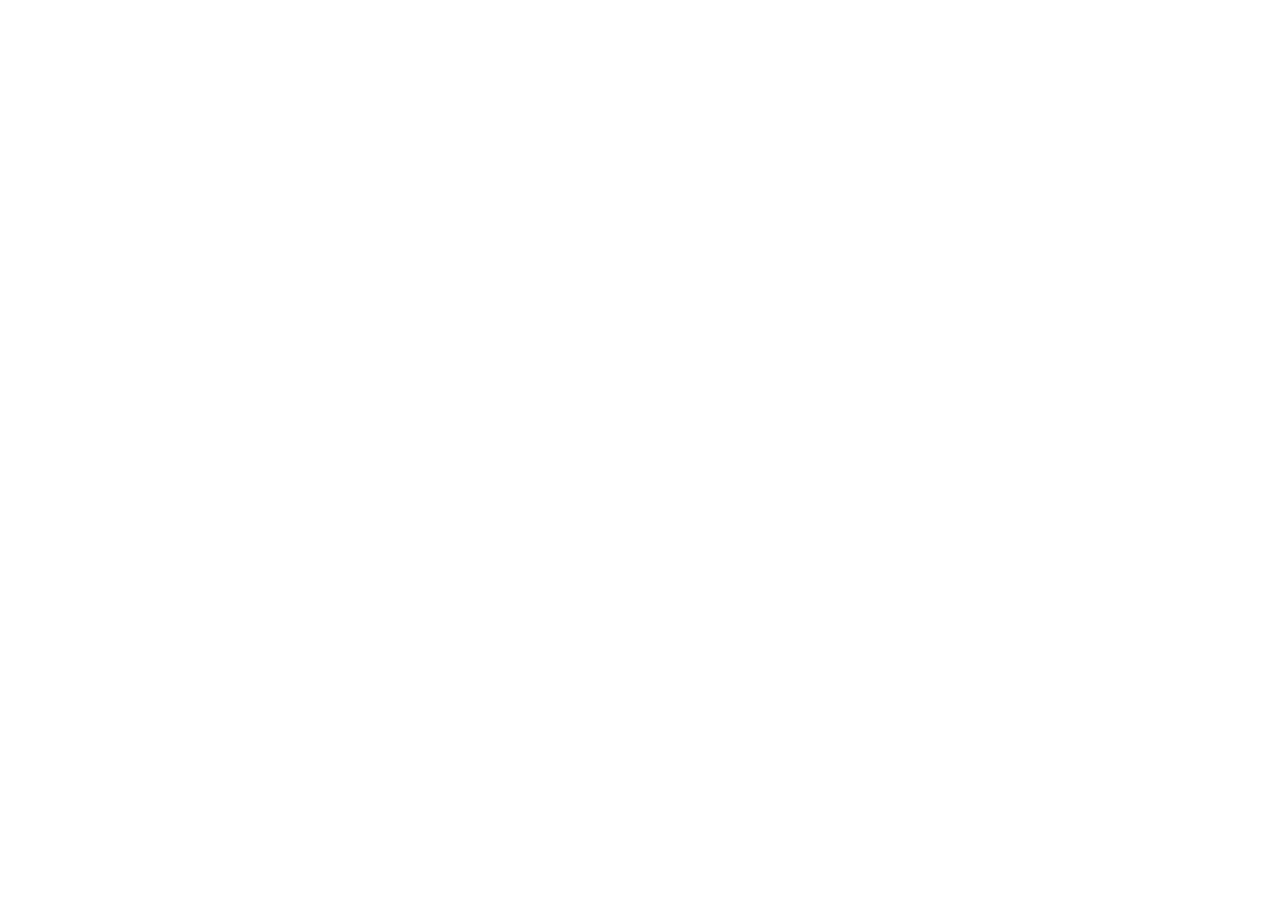
==== 04-profissionais.html @ 97b731aa "parte 1" ====
<!DOCTYPE html>
<html lang="pt">
<head>
    <meta charset="UTF-8">
    <meta name="viewport" content="width=device-width, initial-scale=1.0">
    <title>Profissionais</title>
</head>
<body>
    
</body>
</html>
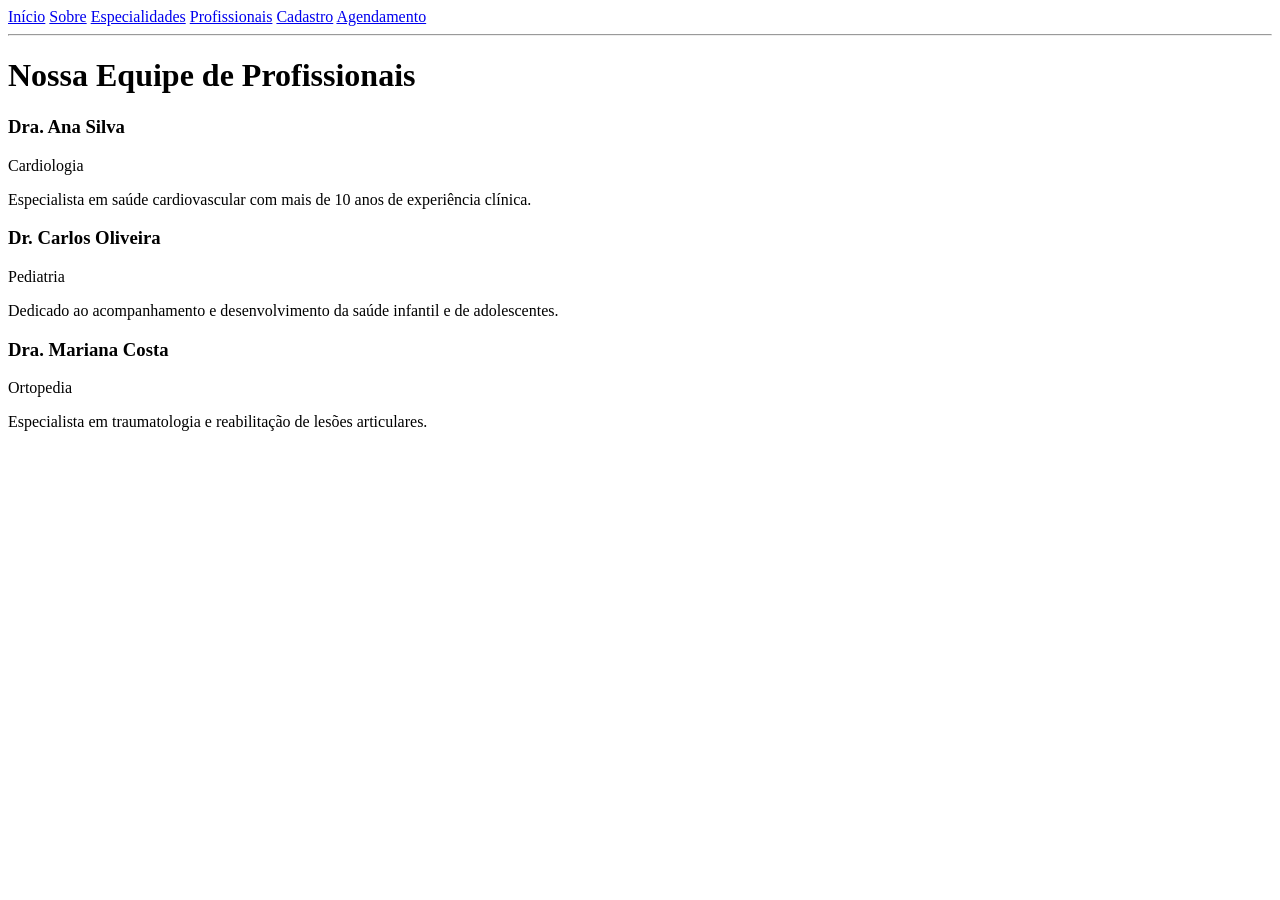
==== commit 8d020ba7: "parte 04" ====
--- a/04-profissionais.html
+++ b/04-profissionais.html
@@ -3,9 +3,43 @@
 <head>
     <meta charset="UTF-8">
     <meta name="viewport" content="width=device-width, initial-scale=1.0">
-    <title>Profissionais</title>
+    <title>Profissionais - Hospital</title>
+    <link rel="stylesheet" href="profissionais.css">
 </head>
 <body>
-    
+
+    <nav>
+        <a href="index.html">Início</a>
+        <a href="sobre.html">Sobre</a>
+        <a href="especialidades.html">Especialidades</a>
+        <a href="profissionais.html">Profissionais</a>
+        <a href="cadastro.html">Cadastro</a>
+        <a href="agendamento.html">Agendamento</a>
+    </nav>
+
+    <hr>
+
+    <h1>Nossa Equipe de Profissionais</h1>
+
+    <div class="grid">
+        <div class="card">
+            <h3>Dra. Ana Silva</h3>
+            <p class="especialidade">Cardiologia</p>
+            <p>Especialista em saúde cardiovascular com mais de 10 anos de experiência clínica.</p>
+        </div>
+
+        <div class="card">
+            <h3>Dr. Carlos Oliveira</h3>
+            <p class="especialidade">Pediatria</p>
+            <p>Dedicado ao acompanhamento e desenvolvimento da saúde infantil e de adolescentes.</p>
+        </div>
+
+        <div class="card">
+            <h3>Dra. Mariana Costa</h3>
+            <p class="especialidade">Ortopedia</p>
+            <p>Especialista em traumatologia e reabilitação de lesões articulares.</p>
+        </div>
+    </div>
+
 </body>
 </html>
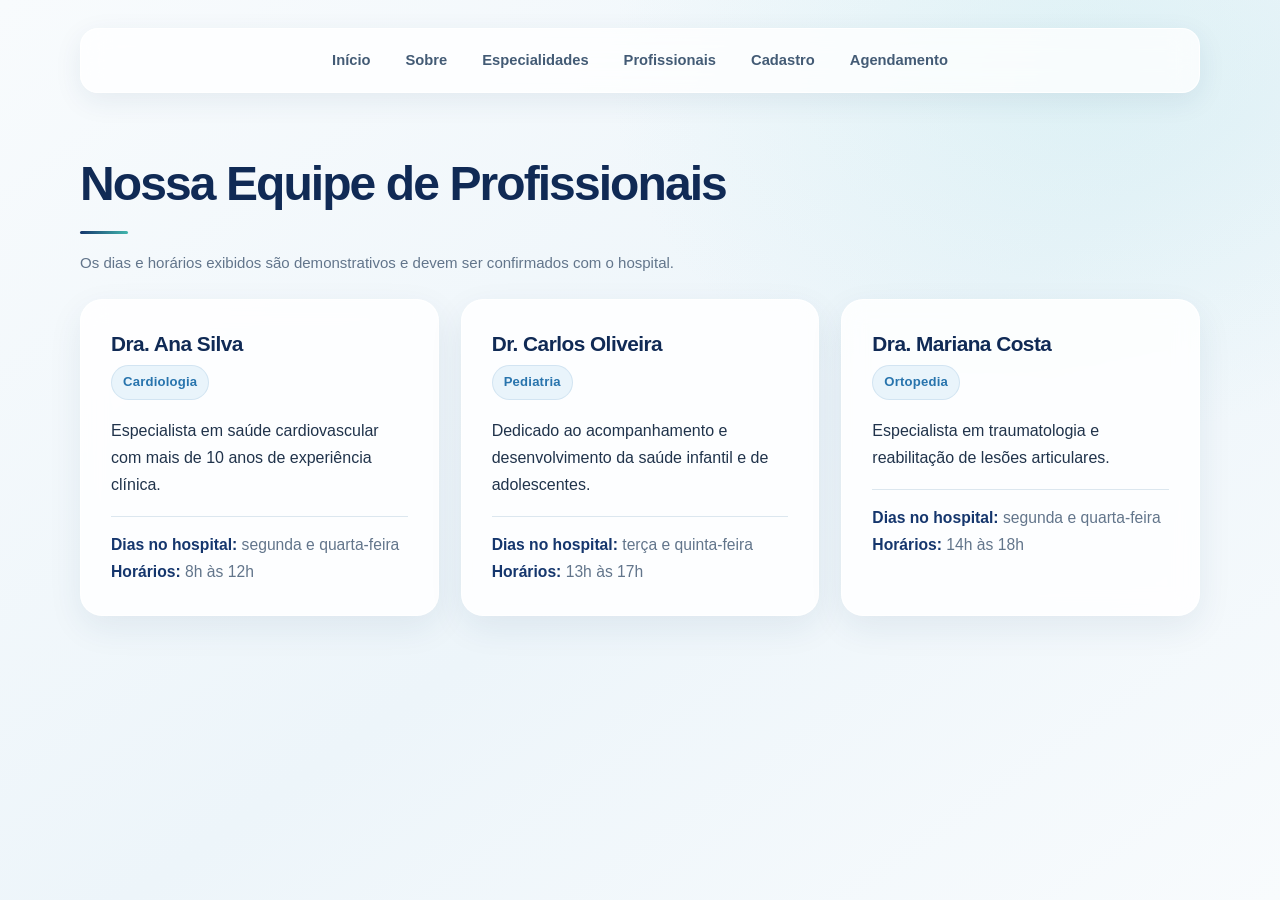
==== commit 9c96037c: "ajustando" ====
--- a/04-profissionais.html
+++ b/04-profissionais.html
@@ -3,43 +3,50 @@
 <head>
     <meta charset="UTF-8">
     <meta name="viewport" content="width=device-width, initial-scale=1.0">
-    <title>Profissionais - Hospital</title>
+    <title>Profissionais - Hospital Português</title>
     <link rel="stylesheet" href="profissionais.css">
 </head>
 <body>
 
     <nav>
-        <a href="index.html">Início</a>
-        <a href="sobre.html">Sobre</a>
-        <a href="especialidades.html">Especialidades</a>
-        <a href="profissionais.html">Profissionais</a>
-        <a href="cadastro.html">Cadastro</a>
-        <a href="agendamento.html">Agendamento</a>
+        <a href="1-index.html">Início</a>
+        <a href="2-sobre.html">Sobre</a>
+        <a href="3-especialidades.html">Especialidades</a>
+        <a href="04-profissionais.html">Profissionais</a>
+        <a href="05-cadastro.html">Cadastro</a>
+        <a href="06-agendamento.html">Agendamento</a>
     </nav>
 
     <hr>
 
-    <h1>Nossa Equipe de Profissionais</h1>
+    <h1 id="titulo-profissionais">Nossa Equipe de Profissionais</h1>
+    <p class="aviso-horarios">Os dias e horários exibidos são demonstrativos e devem ser confirmados com o hospital.</p>
 
-    <div class="grid">
-        <div class="card">
+    <div class="grid" id="lista-profissionais">
+        <div class="card" data-especialidade="Cardiologia">
             <h3>Dra. Ana Silva</h3>
             <p class="especialidade">Cardiologia</p>
             <p>Especialista em saúde cardiovascular com mais de 10 anos de experiência clínica.</p>
+            <p class="agenda-profissional"><strong>Dias no hospital:</strong> segunda e quarta-feira<br><strong>Horários:</strong> 8h às 12h</p>
         </div>
 
-        <div class="card">
+        <div class="card" data-especialidade="Pediatria">
             <h3>Dr. Carlos Oliveira</h3>
             <p class="especialidade">Pediatria</p>
             <p>Dedicado ao acompanhamento e desenvolvimento da saúde infantil e de adolescentes.</p>
+            <p class="agenda-profissional"><strong>Dias no hospital:</strong> terça e quinta-feira<br><strong>Horários:</strong> 13h às 17h</p>
         </div>
 
-        <div class="card">
+        <div class="card" data-especialidade="Ortopedia">
             <h3>Dra. Mariana Costa</h3>
             <p class="especialidade">Ortopedia</p>
             <p>Especialista em traumatologia e reabilitação de lesões articulares.</p>
+            <p class="agenda-profissional"><strong>Dias no hospital:</strong> segunda e quarta-feira<br><strong>Horários:</strong> 14h às 18h</p>
         </div>
     </div>
 
+    <p id="sem-profissionais" class="sem-profissionais" role="status" hidden></p>
+
+    <script src="profissionais.js"></script>
 </body>
 </html>
--- a/profissionais.css
+++ b/profissionais.css
@@ -0,0 +1,255 @@
+:root {
+    color-scheme: light;
+    --navy: #15366d;
+    --navy-deep: #102a55;
+    --blue: #2874ad;
+    --blue-soft: #e9f4fb;
+    --aqua: #42b6ad;
+    --ink: #20334b;
+    --muted: #62758b;
+    --line: #dce7ef;
+    --shadow: 0 18px 48px rgba(27, 62, 101, 0.11);
+}
+
+* {
+    box-sizing: border-box;
+    margin: 0;
+    padding: 0;
+}
+
+html {
+    min-width: 320px;
+    scroll-behavior: smooth;
+}
+
+body {
+    min-height: 100vh;
+    overflow-x: hidden;
+    padding: 28px 24px 72px;
+    background:
+        radial-gradient(ellipse at 85% 8%, rgba(166, 225, 228, 0.24), transparent 30rem),
+        linear-gradient(145deg, #f8fbfd 0%, #edf5fa 55%, #f8fbfd 100%);
+    color: var(--ink);
+    font-family: "Segoe UI", "Helvetica Neue", Arial, sans-serif;
+    font-size: 16px;
+    line-height: 1.7;
+    -webkit-font-smoothing: antialiased;
+}
+
+nav {
+    position: relative;
+    z-index: 1;
+    display: flex;
+    width: min(1120px, 100%);
+    align-items: center;
+    justify-content: center;
+    flex-wrap: wrap;
+    gap: 5px;
+    margin: 0 auto;
+    padding: 10px 18px;
+    border: 1px solid rgba(255, 255, 255, 0.88);
+    border-radius: 18px;
+    background: rgba(255, 255, 255, 0.78);
+    box-shadow: 0 8px 28px rgba(29, 63, 96, 0.08);
+    backdrop-filter: blur(14px);
+    -webkit-backdrop-filter: blur(14px);
+    animation: page-entrance 650ms ease-out both;
+}
+
+nav a {
+    padding: 9px 15px;
+    border-radius: 10px;
+    color: #435b75;
+    font-size: 0.92rem;
+    font-weight: 600;
+    text-decoration: none;
+    transition: color 180ms ease, background-color 180ms ease, transform 180ms ease;
+}
+
+nav a:hover,
+nav a:focus-visible {
+    transform: translateY(-1px);
+    background: var(--blue-soft);
+    color: var(--navy);
+    outline: none;
+}
+
+hr {
+    display: none;
+}
+
+h1 {
+    width: min(1120px, 100%);
+    margin: clamp(36px, 7vh, 68px) auto 28px;
+    color: var(--navy-deep);
+    font-size: clamp(2rem, 4.5vw, 3rem);
+    font-weight: 700;
+    letter-spacing: -0.04em;
+    line-height: 1.16;
+    animation: page-entrance 700ms 80ms ease-out both;
+}
+
+h1::after {
+    display: block;
+    width: 48px;
+    height: 3px;
+    margin-top: 19px;
+    border-radius: 5px;
+    background: linear-gradient(90deg, var(--navy), var(--aqua));
+    content: "";
+}
+
+.aviso-horarios {
+    width: min(1120px, 100%);
+    margin: -12px auto 24px;
+    color: var(--muted);
+    font-size: 0.94rem;
+}
+
+.grid {
+    display: grid;
+    width: min(1120px, 100%);
+    grid-template-columns: repeat(3, minmax(0, 1fr));
+    gap: 22px;
+    margin: 0 auto;
+}
+
+.card {
+    min-width: 0;
+    padding: 30px;
+    border: 1px solid rgba(255, 255, 255, 0.92);
+    border-radius: 22px;
+    background: rgba(255, 255, 255, 0.86);
+    box-shadow: 0 12px 34px rgba(27, 62, 101, 0.08);
+    animation: page-entrance 650ms ease-out both;
+    transition: transform 220ms ease, box-shadow 220ms ease, border-color 220ms ease;
+    backdrop-filter: blur(12px);
+    -webkit-backdrop-filter: blur(12px);
+}
+
+.card:nth-child(2) {
+    animation-delay: 90ms;
+}
+
+.card:nth-child(3) {
+    animation-delay: 180ms;
+}
+
+.card:hover {
+    transform: translateY(-6px);
+    border-color: rgba(66, 182, 173, 0.42);
+    box-shadow: 0 20px 42px rgba(27, 62, 101, 0.13);
+}
+
+.card h3 {
+    margin-bottom: 8px;
+    color: var(--navy-deep);
+    font-size: 1.3rem;
+    font-weight: 700;
+    letter-spacing: -0.025em;
+    line-height: 1.3;
+}
+
+.card .especialidade {
+    display: inline-flex;
+    align-items: center;
+    margin-bottom: 17px;
+    padding: 5px 11px;
+    border: 1px solid rgba(40, 116, 173, 0.12);
+    border-radius: 999px;
+    background: var(--blue-soft);
+    color: var(--blue);
+    font-size: 0.82rem;
+    font-weight: 700;
+    letter-spacing: 0.015em;
+}
+
+.card > p:last-child {
+    color: var(--muted);
+    font-size: 0.98rem;
+    line-height: 1.7;
+}
+
+.card .agenda-profissional {
+    margin-top: 18px;
+    padding-top: 15px;
+    border-top: 1px solid var(--line);
+    color: var(--ink);
+    font-size: 0.93rem;
+    line-height: 1.8;
+}
+
+.card .agenda-profissional strong {
+    color: var(--navy);
+}
+
+.sem-profissionais {
+    width: min(1120px, 100%);
+    margin: 0 auto;
+    padding: 22px;
+    border: 1px solid var(--line);
+    border-radius: 16px;
+    background: #fff;
+    color: var(--muted);
+}
+
+@keyframes page-entrance {
+    from {
+        opacity: 0;
+        transform: translateY(14px);
+    }
+
+    to {
+        opacity: 1;
+        transform: translateY(0);
+    }
+}
+
+@media (max-width: 820px) {
+    .grid {
+        grid-template-columns: repeat(2, minmax(0, 1fr));
+        gap: 16px;
+    }
+}
+
+@media (max-width: 620px) {
+    body {
+        padding: 14px 14px 40px;
+    }
+
+    nav {
+        gap: 2px;
+        padding: 8px;
+        border-radius: 15px;
+    }
+
+    nav a {
+        padding: 8px 10px;
+        font-size: 0.84rem;
+    }
+
+    h1 {
+        margin: 34px auto 22px;
+    }
+
+    .grid {
+        grid-template-columns: 1fr;
+        gap: 13px;
+    }
+
+    .card {
+        padding: 24px;
+        border-radius: 19px;
+    }
+}
+
+@media (prefers-reduced-motion: reduce) {
+    *,
+    *::before,
+    *::after {
+        scroll-behavior: auto !important;
+        animation-duration: 0.01ms !important;
+        animation-iteration-count: 1 !important;
+        transition-duration: 0.01ms !important;
+    }
+}
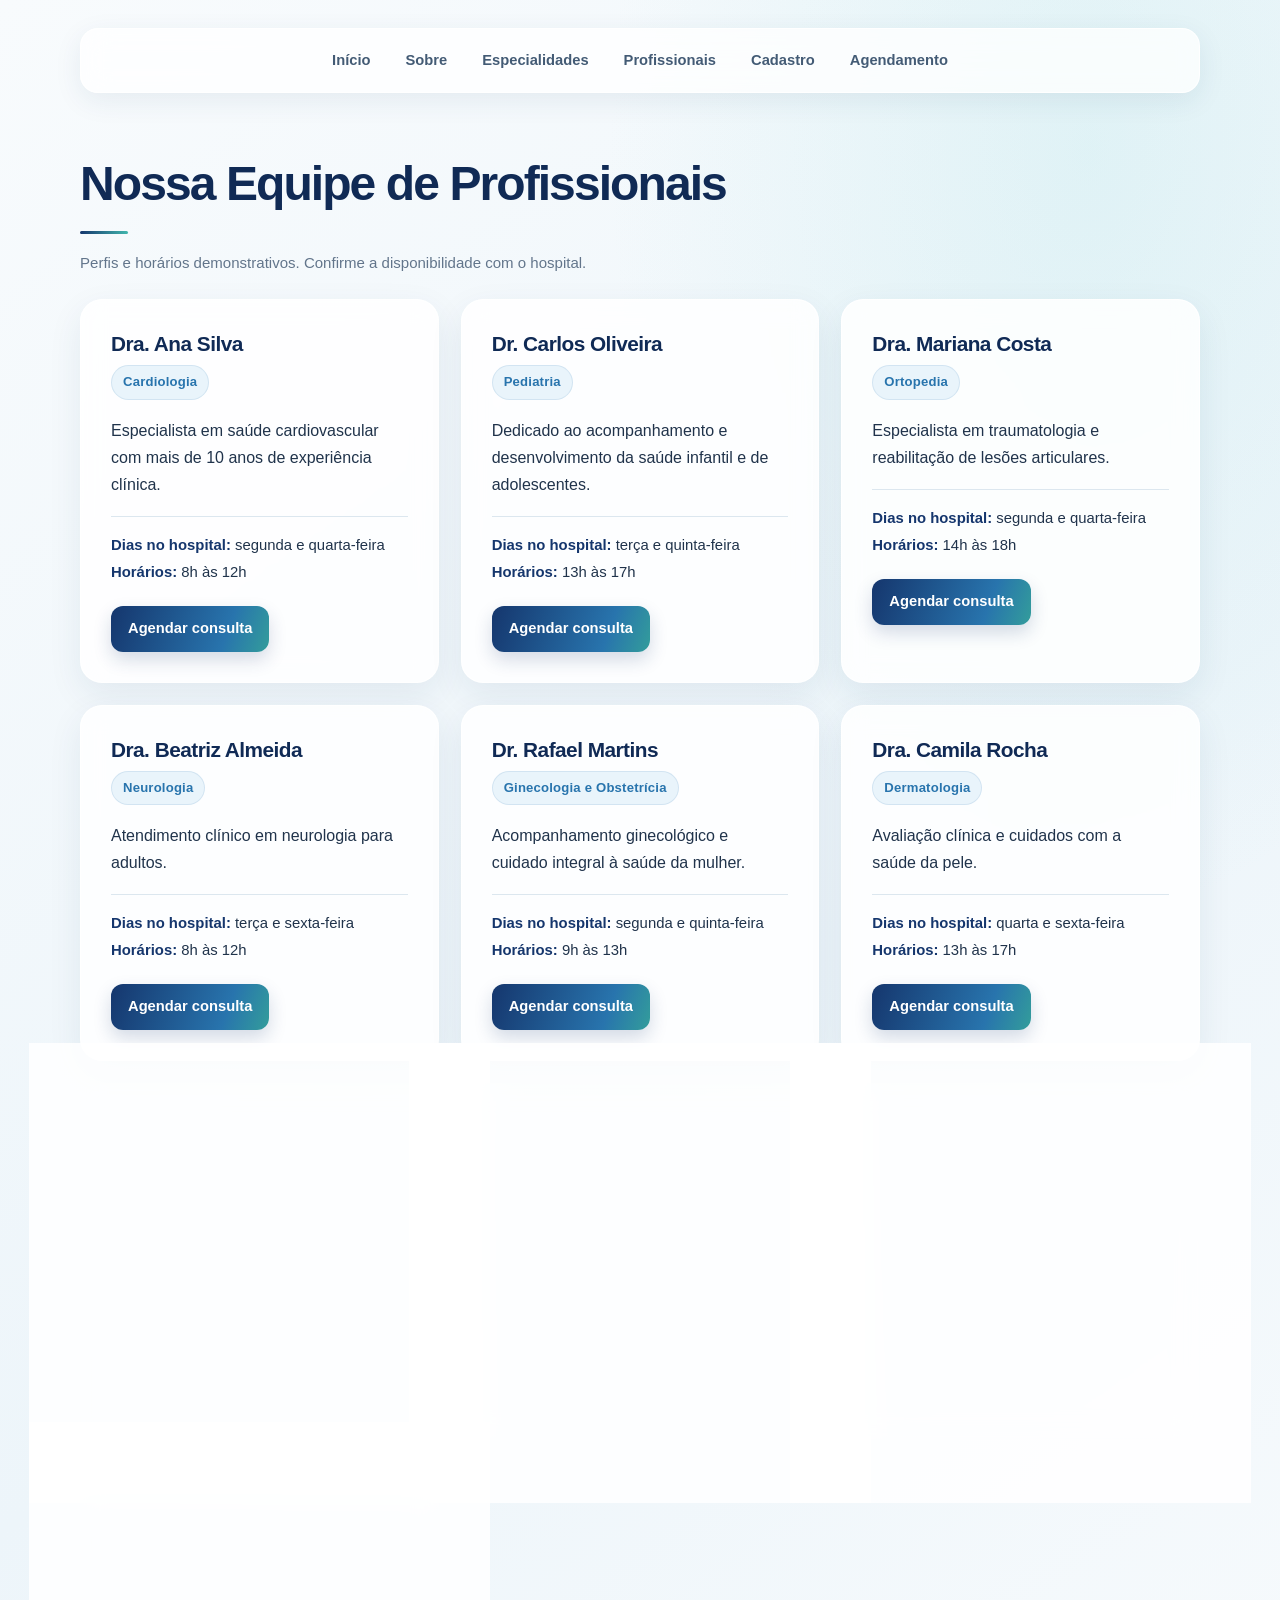
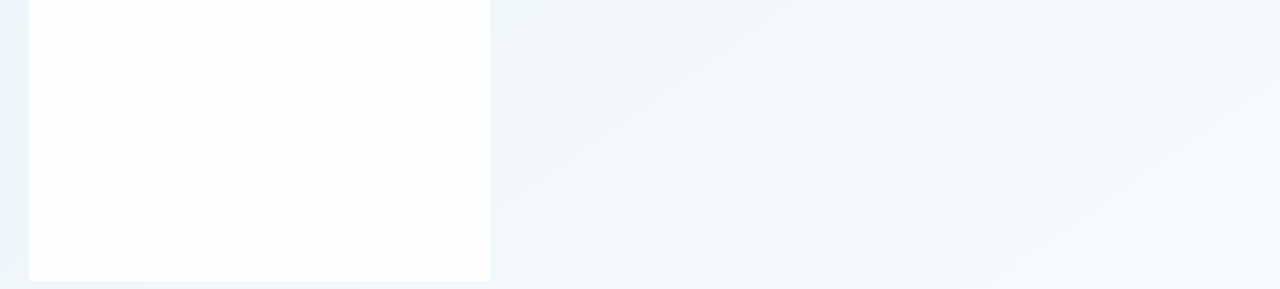
==== commit e3bd85eb: "palmeiras campeão mundial" ====
--- a/04-profissionais.html
+++ b/04-profissionais.html
@@ -20,7 +20,7 @@
     <hr>
 
     <h1 id="titulo-profissionais">Nossa Equipe de Profissionais</h1>
-    <p class="aviso-horarios">Os dias e horários exibidos são demonstrativos e devem ser confirmados com o hospital.</p>
+    <p class="aviso-horarios">Perfis e horários demonstrativos. Confirme a disponibilidade com o hospital.</p>
 
     <div class="grid" id="lista-profissionais">
         <div class="card" data-especialidade="Cardiologia">
@@ -28,6 +28,7 @@
             <p class="especialidade">Cardiologia</p>
             <p>Especialista em saúde cardiovascular com mais de 10 anos de experiência clínica.</p>
             <p class="agenda-profissional"><strong>Dias no hospital:</strong> segunda e quarta-feira<br><strong>Horários:</strong> 8h às 12h</p>
+            <a class="botao-agendamento" href="06-agendamento.html?especialidade=Cardiologia">Agendar consulta</a>
         </div>
 
         <div class="card" data-especialidade="Pediatria">
@@ -35,6 +36,7 @@
             <p class="especialidade">Pediatria</p>
             <p>Dedicado ao acompanhamento e desenvolvimento da saúde infantil e de adolescentes.</p>
             <p class="agenda-profissional"><strong>Dias no hospital:</strong> terça e quinta-feira<br><strong>Horários:</strong> 13h às 17h</p>
+            <a class="botao-agendamento" href="06-agendamento.html?especialidade=Pediatria">Agendar consulta</a>
         </div>
 
         <div class="card" data-especialidade="Ortopedia">
@@ -42,6 +44,63 @@
             <p class="especialidade">Ortopedia</p>
             <p>Especialista em traumatologia e reabilitação de lesões articulares.</p>
             <p class="agenda-profissional"><strong>Dias no hospital:</strong> segunda e quarta-feira<br><strong>Horários:</strong> 14h às 18h</p>
+            <a class="botao-agendamento" href="06-agendamento.html?especialidade=Ortopedia">Agendar consulta</a>
+        </div>
+
+        <div class="card" data-especialidade="Neurologia">
+            <h3>Dra. Beatriz Almeida</h3>
+            <p class="especialidade">Neurologia</p>
+            <p>Atendimento clínico em neurologia para adultos.</p>
+            <p class="agenda-profissional"><strong>Dias no hospital:</strong> terça e sexta-feira<br><strong>Horários:</strong> 8h às 12h</p>
+            <a class="botao-agendamento" href="06-agendamento.html?especialidade=Neurologia">Agendar consulta</a>
+        </div>
+
+        <div class="card" data-especialidade="Ginecologia e Obstetrícia">
+            <h3>Dr. Rafael Martins</h3>
+            <p class="especialidade">Ginecologia e Obstetrícia</p>
+            <p>Acompanhamento ginecológico e cuidado integral à saúde da mulher.</p>
+            <p class="agenda-profissional"><strong>Dias no hospital:</strong> segunda e quinta-feira<br><strong>Horários:</strong> 9h às 13h</p>
+            <a class="botao-agendamento" href="06-agendamento.html?especialidade=Ginecologia%20e%20Obstetr%C3%ADcia">Agendar consulta</a>
+        </div>
+
+        <div class="card" data-especialidade="Dermatologia">
+            <h3>Dra. Camila Rocha</h3>
+            <p class="especialidade">Dermatologia</p>
+            <p>Avaliação clínica e cuidados com a saúde da pele.</p>
+            <p class="agenda-profissional"><strong>Dias no hospital:</strong> quarta e sexta-feira<br><strong>Horários:</strong> 13h às 17h</p>
+            <a class="botao-agendamento" href="06-agendamento.html?especialidade=Dermatologia">Agendar consulta</a>
+        </div>
+
+        <div class="card" data-especialidade="Oftalmologia">
+            <h3>Dr. Lucas Ferreira</h3>
+            <p class="especialidade">Oftalmologia</p>
+            <p>Consultas para avaliação e acompanhamento da saúde ocular.</p>
+            <p class="agenda-profissional"><strong>Dias no hospital:</strong> terça e quinta-feira<br><strong>Horários:</strong> 8h às 12h</p>
+            <a class="botao-agendamento" href="06-agendamento.html?especialidade=Oftalmologia">Agendar consulta</a>
+        </div>
+
+        <div class="card" data-especialidade="Endocrinologia">
+            <h3>Dra. Juliana Mendes</h3>
+            <p class="especialidade">Endocrinologia</p>
+            <p>Acompanhamento clínico relacionado à saúde hormonal e metabólica.</p>
+            <p class="agenda-profissional"><strong>Dias no hospital:</strong> segunda e sexta-feira<br><strong>Horários:</strong> 14h às 18h</p>
+            <a class="botao-agendamento" href="06-agendamento.html?especialidade=Endocrinologia">Agendar consulta</a>
+        </div>
+
+        <div class="card" data-especialidade="Gastroenterologia">
+            <h3>Dr. Pedro Nogueira</h3>
+            <p class="especialidade">Gastroenterologia</p>
+            <p>Avaliação e acompanhamento da saúde do sistema digestivo.</p>
+            <p class="agenda-profissional"><strong>Dias no hospital:</strong> terça e quarta-feira<br><strong>Horários:</strong> 13h às 17h</p>
+            <a class="botao-agendamento" href="06-agendamento.html?especialidade=Gastroenterologia">Agendar consulta</a>
+        </div>
+
+        <div class="card" data-especialidade="Urologia">
+            <h3>Dr. André Carvalho</h3>
+            <p class="especialidade">Urologia</p>
+            <p>Atendimento e acompanhamento clínico em urologia.</p>
+            <p class="agenda-profissional"><strong>Dias no hospital:</strong> quarta e sexta-feira<br><strong>Horários:</strong> 8h às 12h</p>
+            <a class="botao-agendamento" href="06-agendamento.html?especialidade=Urologia">Agendar consulta</a>
         </div>
     </div>
 
--- a/profissionais.css
+++ b/profissionais.css
@@ -183,6 +183,35 @@
     color: var(--navy);
 }
 
+.botao-agendamento {
+    display: inline-flex;
+    min-height: 46px;
+    align-items: center;
+    justify-content: center;
+    margin-top: 20px;
+    padding: 10px 17px;
+    border-radius: 12px;
+    background: linear-gradient(110deg, var(--navy), #2874ad 72%, #339d9b);
+    box-shadow: 0 8px 18px rgba(21, 54, 109, 0.18);
+    color: #fff;
+    font-size: 0.92rem;
+    font-weight: 700;
+    text-align: center;
+    text-decoration: none;
+    transition: box-shadow 200ms ease, transform 200ms ease, filter 200ms ease;
+}
+
+.botao-agendamento:hover {
+    transform: translateY(-2px);
+    box-shadow: 0 12px 24px rgba(21, 54, 109, 0.25);
+    filter: brightness(1.06);
+}
+
+.botao-agendamento:focus-visible {
+    outline: 3px solid rgba(66, 182, 173, 0.56);
+    outline-offset: 3px;
+}
+
 .sem-profissionais {
     width: min(1120px, 100%);
     margin: 0 auto;
